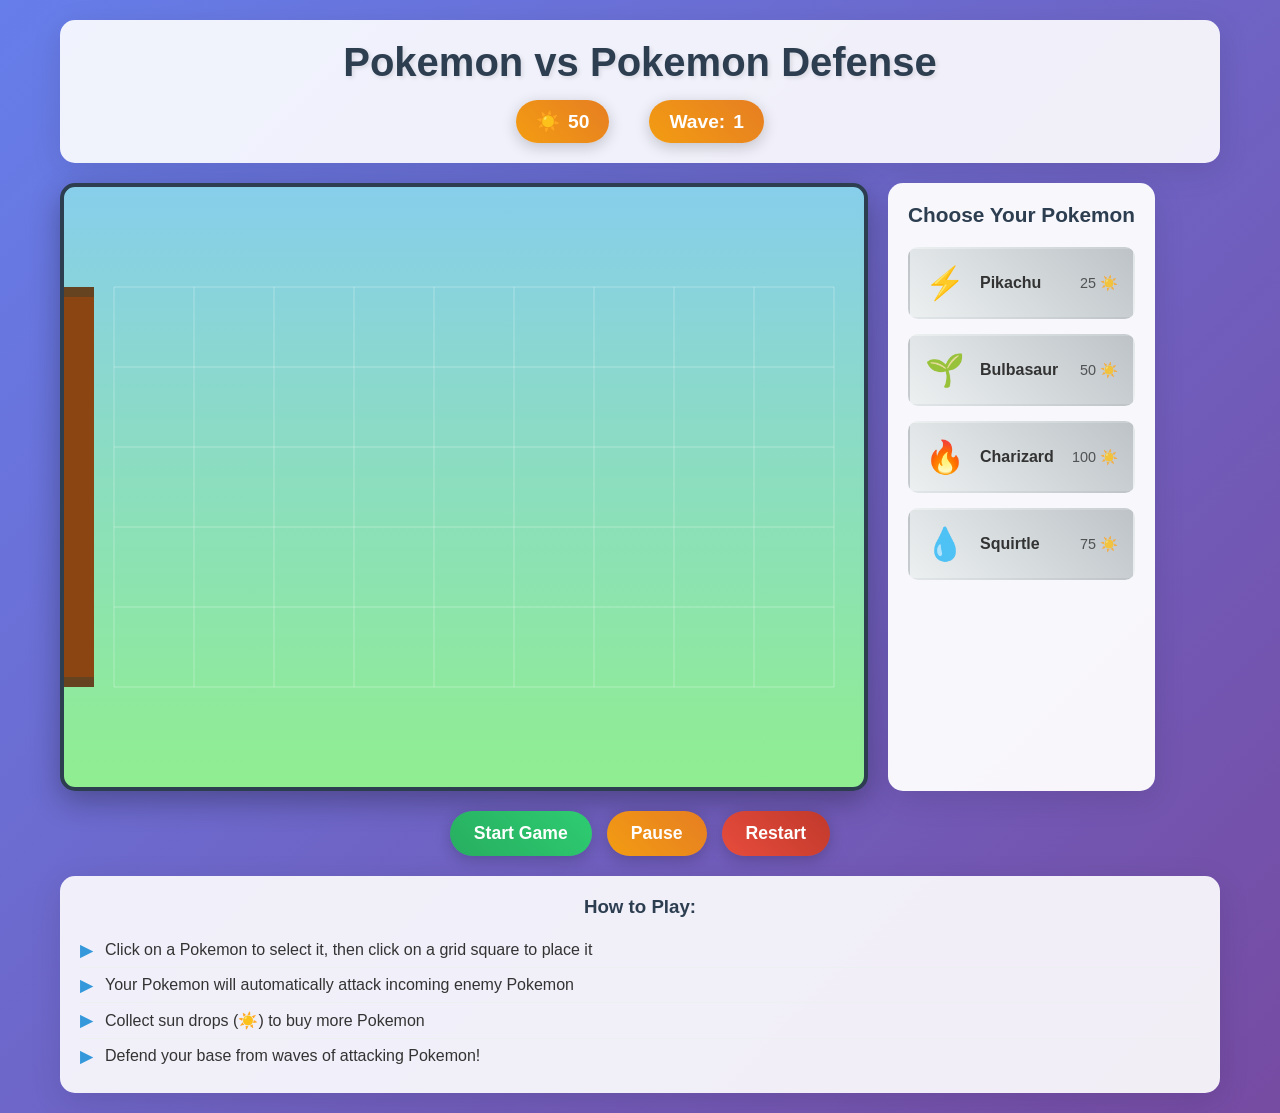
==== index.html @ cedadd0b "Create Pokemon vs Pokemon tower defense game with full implementation Co-authored-by: jaywilfredocam" ====
<!DOCTYPE html>
<html lang="en">
<head>
    <meta charset="UTF-8">
    <meta name="viewport" content="width=device-width, initial-scale=1.0">
    <title>Pokemon vs Pokemon - Defense Game</title>
    <link rel="stylesheet" href="style.css">
</head>
<body>
    <div class="game-container">
        <div class="header">
            <h1>Pokemon vs Pokemon Defense</h1>
            <div class="game-info">
                <div class="sun-counter">
                    <span>☀️</span>
                    <span id="sunCount">50</span>
                </div>
                <div class="wave-info">
                    <span>Wave: </span>
                    <span id="waveNumber">1</span>
                </div>
            </div>
        </div>
        
        <div class="game-area">
            <canvas id="gameCanvas" width="800" height="600"></canvas>
            
            <div class="pokemon-selector">
                <h3>Choose Your Pokemon</h3>
                <div class="pokemon-options">
                    <div class="pokemon-option" data-pokemon="pikachu">
                        <div class="pokemon-icon">⚡</div>
                        <div class="pokemon-name">Pikachu</div>
                        <div class="pokemon-cost">25 ☀️</div>
                    </div>
                    <div class="pokemon-option" data-pokemon="bulbasaur">
                        <div class="pokemon-icon">🌱</div>
                        <div class="pokemon-name">Bulbasaur</div>
                        <div class="pokemon-cost">50 ☀️</div>
                    </div>
                    <div class="pokemon-option" data-pokemon="charizard">
                        <div class="pokemon-icon">🔥</div>
                        <div class="pokemon-name">Charizard</div>
                        <div class="pokemon-cost">100 ☀️</div>
                    </div>
                    <div class="pokemon-option" data-pokemon="squirtle">
                        <div class="pokemon-icon">💧</div>
                        <div class="pokemon-name">Squirtle</div>
                        <div class="pokemon-cost">75 ☀️</div>
                    </div>
                </div>
            </div>
        </div>
        
        <div class="controls">
            <button id="startGame">Start Game</button>
            <button id="pauseGame">Pause</button>
            <button id="restartGame">Restart</button>
        </div>
        
        <div class="instructions">
            <h3>How to Play:</h3>
            <ul>
                <li>Click on a Pokemon to select it, then click on a grid square to place it</li>
                <li>Your Pokemon will automatically attack incoming enemy Pokemon</li>
                <li>Collect sun drops (☀️) to buy more Pokemon</li>
                <li>Defend your base from waves of attacking Pokemon!</li>
            </ul>
        </div>
    </div>
    
    <script src="game.js"></script>
</body>
</html>
---- style.css ----
* {
    margin: 0;
    padding: 0;
    box-sizing: border-box;
}

body {
    font-family: 'Arial', sans-serif;
    background: linear-gradient(135deg, #667eea 0%, #764ba2 100%);
    min-height: 100vh;
    color: #333;
}

.game-container {
    max-width: 1200px;
    margin: 0 auto;
    padding: 20px;
}

.header {
    text-align: center;
    margin-bottom: 20px;
    background: rgba(255, 255, 255, 0.9);
    padding: 20px;
    border-radius: 15px;
    box-shadow: 0 8px 32px rgba(0, 0, 0, 0.1);
}

.header h1 {
    color: #2c3e50;
    margin-bottom: 15px;
    font-size: 2.5em;
    text-shadow: 2px 2px 4px rgba(0, 0, 0, 0.1);
}

.game-info {
    display: flex;
    justify-content: center;
    gap: 40px;
    font-size: 1.2em;
    font-weight: bold;
}

.sun-counter, .wave-info {
    display: flex;
    align-items: center;
    gap: 8px;
    padding: 10px 20px;
    background: linear-gradient(45deg, #f39c12, #e67e22);
    border-radius: 25px;
    color: white;
    box-shadow: 0 4px 15px rgba(0, 0, 0, 0.2);
}

.game-area {
    display: flex;
    gap: 20px;
    margin-bottom: 20px;
}

#gameCanvas {
    background: linear-gradient(to bottom, #87CEEB, #90EE90);
    border: 4px solid #2c3e50;
    border-radius: 15px;
    box-shadow: 0 10px 30px rgba(0, 0, 0, 0.3);
    cursor: crosshair;
}

.pokemon-selector {
    background: rgba(255, 255, 255, 0.95);
    padding: 20px;
    border-radius: 15px;
    box-shadow: 0 8px 32px rgba(0, 0, 0, 0.1);
    min-width: 250px;
}

.pokemon-selector h3 {
    text-align: center;
    margin-bottom: 20px;
    color: #2c3e50;
    font-size: 1.3em;
}

.pokemon-options {
    display: flex;
    flex-direction: column;
    gap: 15px;
}

.pokemon-option {
    display: flex;
    align-items: center;
    gap: 15px;
    padding: 15px;
    background: linear-gradient(45deg, #ecf0f1, #bdc3c7);
    border-radius: 10px;
    cursor: pointer;
    transition: all 0.3s ease;
    border: 2px solid transparent;
}

.pokemon-option:hover {
    transform: translateY(-2px);
    box-shadow: 0 5px 15px rgba(0, 0, 0, 0.2);
    border-color: #3498db;
}

.pokemon-option.selected {
    background: linear-gradient(45deg, #3498db, #2980b9);
    color: white;
    border-color: #2c3e50;
}

.pokemon-icon {
    font-size: 2em;
    min-width: 40px;
    text-align: center;
}

.pokemon-name {
    font-weight: bold;
    flex-grow: 1;
}

.pokemon-cost {
    font-size: 0.9em;
    opacity: 0.8;
}

.controls {
    display: flex;
    justify-content: center;
    gap: 15px;
    margin-bottom: 20px;
}

.controls button {
    padding: 12px 24px;
    font-size: 1.1em;
    font-weight: bold;
    border: none;
    border-radius: 25px;
    cursor: pointer;
    transition: all 0.3s ease;
    box-shadow: 0 4px 15px rgba(0, 0, 0, 0.2);
}

#startGame {
    background: linear-gradient(45deg, #27ae60, #2ecc71);
    color: white;
}

#pauseGame {
    background: linear-gradient(45deg, #f39c12, #e67e22);
    color: white;
}

#restartGame {
    background: linear-gradient(45deg, #e74c3c, #c0392b);
    color: white;
}

.controls button:hover {
    transform: translateY(-2px);
    box-shadow: 0 6px 20px rgba(0, 0, 0, 0.3);
}

.controls button:active {
    transform: translateY(0);
}

.instructions {
    background: rgba(255, 255, 255, 0.9);
    padding: 20px;
    border-radius: 15px;
    box-shadow: 0 8px 32px rgba(0, 0, 0, 0.1);
}

.instructions h3 {
    color: #2c3e50;
    margin-bottom: 15px;
    text-align: center;
}

.instructions ul {
    list-style-type: none;
    padding-left: 0;
}

.instructions li {
    padding: 8px 0;
    border-bottom: 1px solid #ecf0f1;
    position: relative;
    padding-left: 25px;
}

.instructions li:before {
    content: "▶";
    color: #3498db;
    position: absolute;
    left: 0;
    font-weight: bold;
}

.instructions li:last-child {
    border-bottom: none;
}

/* Responsive design */
@media (max-width: 768px) {
    .game-area {
        flex-direction: column;
    }
    
    .pokemon-selector {
        min-width: auto;
    }
    
    .game-info {
        flex-direction: column;
        gap: 15px;
    }
    
    #gameCanvas {
        width: 100%;
        height: auto;
    }
}
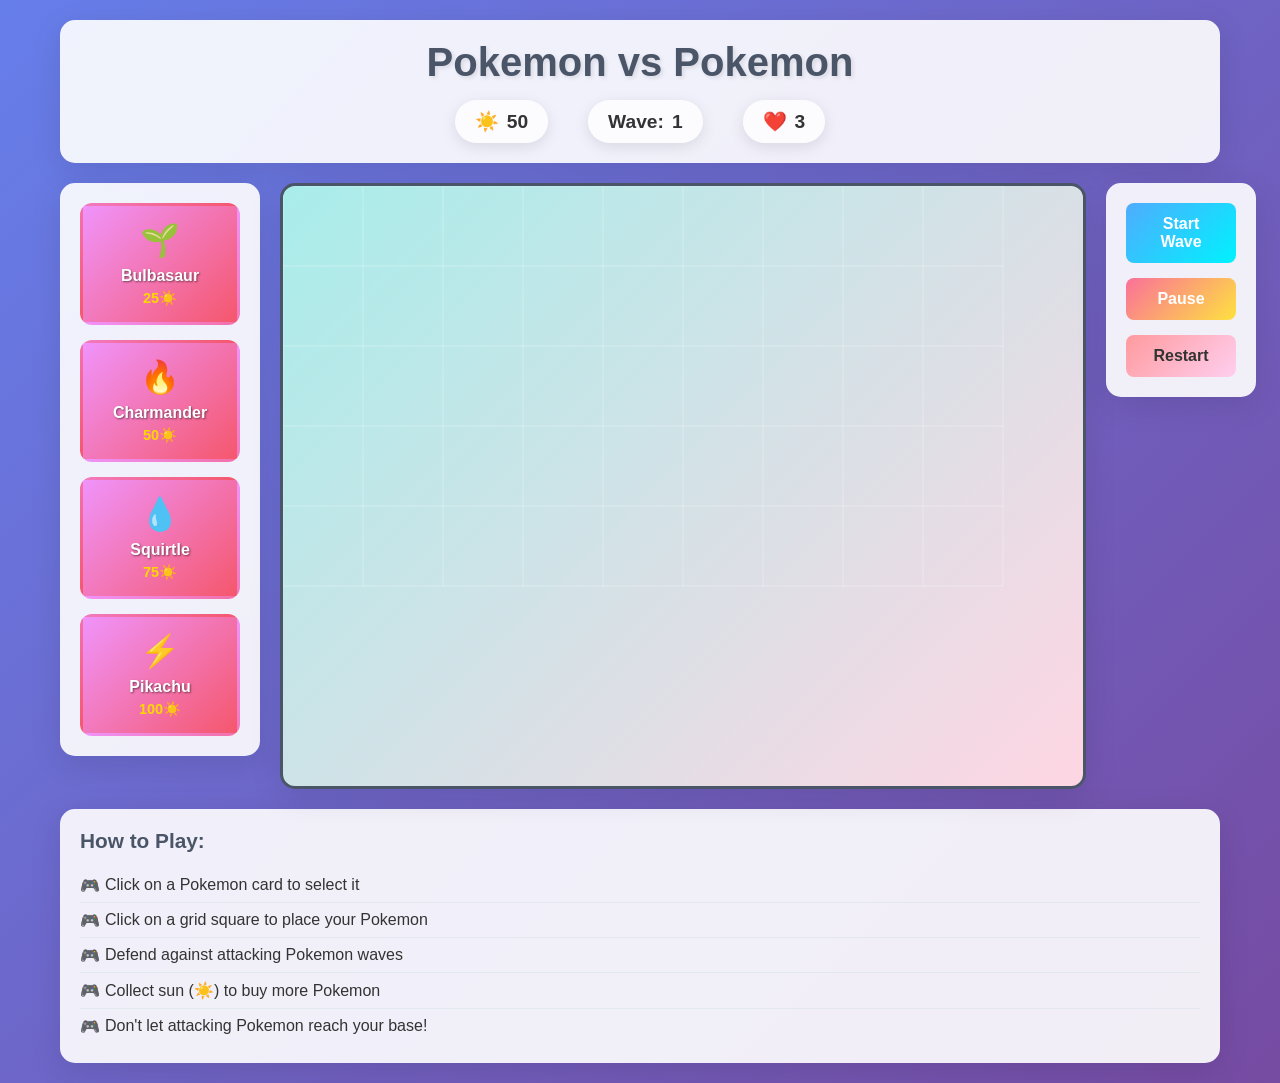
==== commit 108014c9: "Create Pokemon tower defense game with core gameplay mechanics Co-authored-by: jaywilfredocampo <jay" ====
--- a/index.html
+++ b/index.html
@@ -3,13 +3,13 @@
 <head>
     <meta charset="UTF-8">
     <meta name="viewport" content="width=device-width, initial-scale=1.0">
-    <title>Pokemon vs Pokemon - Defense Game</title>
+    <title>Pokemon vs Pokemon - Tower Defense</title>
     <link rel="stylesheet" href="style.css">
 </head>
 <body>
     <div class="game-container">
         <div class="header">
-            <h1>Pokemon vs Pokemon Defense</h1>
+            <h1>Pokemon vs Pokemon</h1>
             <div class="game-info">
                 <div class="sun-counter">
                     <span>☀️</span>
@@ -19,52 +19,54 @@
                     <span>Wave: </span>
                     <span id="waveNumber">1</span>
                 </div>
+                <div class="lives">
+                    <span>❤️</span>
+                    <span id="lives">3</span>
+                </div>
             </div>
         </div>
         
         <div class="game-area">
+            <div class="pokemon-selector">
+                <div class="pokemon-card" data-pokemon="bulbasaur" data-cost="25">
+                    <div class="pokemon-icon">🌱</div>
+                    <div class="pokemon-name">Bulbasaur</div>
+                    <div class="pokemon-cost">25☀️</div>
+                </div>
+                <div class="pokemon-card" data-pokemon="charmander" data-cost="50">
+                    <div class="pokemon-icon">🔥</div>
+                    <div class="pokemon-name">Charmander</div>
+                    <div class="pokemon-cost">50☀️</div>
+                </div>
+                <div class="pokemon-card" data-pokemon="squirtle" data-cost="75">
+                    <div class="pokemon-icon">💧</div>
+                    <div class="pokemon-name">Squirtle</div>
+                    <div class="pokemon-cost">75☀️</div>
+                </div>
+                <div class="pokemon-card" data-pokemon="pikachu" data-cost="100">
+                    <div class="pokemon-icon">⚡</div>
+                    <div class="pokemon-name">Pikachu</div>
+                    <div class="pokemon-cost">100☀️</div>
+                </div>
+            </div>
+            
             <canvas id="gameCanvas" width="800" height="600"></canvas>
             
-            <div class="pokemon-selector">
-                <h3>Choose Your Pokemon</h3>
-                <div class="pokemon-options">
-                    <div class="pokemon-option" data-pokemon="pikachu">
-                        <div class="pokemon-icon">⚡</div>
-                        <div class="pokemon-name">Pikachu</div>
-                        <div class="pokemon-cost">25 ☀️</div>
-                    </div>
-                    <div class="pokemon-option" data-pokemon="bulbasaur">
-                        <div class="pokemon-icon">🌱</div>
-                        <div class="pokemon-name">Bulbasaur</div>
-                        <div class="pokemon-cost">50 ☀️</div>
-                    </div>
-                    <div class="pokemon-option" data-pokemon="charizard">
-                        <div class="pokemon-icon">🔥</div>
-                        <div class="pokemon-name">Charizard</div>
-                        <div class="pokemon-cost">100 ☀️</div>
-                    </div>
-                    <div class="pokemon-option" data-pokemon="squirtle">
-                        <div class="pokemon-icon">💧</div>
-                        <div class="pokemon-name">Squirtle</div>
-                        <div class="pokemon-cost">75 ☀️</div>
-                    </div>
-                </div>
+            <div class="controls">
+                <button id="startWave">Start Wave</button>
+                <button id="pauseGame">Pause</button>
+                <button id="restartGame">Restart</button>
             </div>
-        </div>
-        
-        <div class="controls">
-            <button id="startGame">Start Game</button>
-            <button id="pauseGame">Pause</button>
-            <button id="restartGame">Restart</button>
         </div>
         
         <div class="instructions">
             <h3>How to Play:</h3>
             <ul>
-                <li>Click on a Pokemon to select it, then click on a grid square to place it</li>
-                <li>Your Pokemon will automatically attack incoming enemy Pokemon</li>
-                <li>Collect sun drops (☀️) to buy more Pokemon</li>
-                <li>Defend your base from waves of attacking Pokemon!</li>
+                <li>Click on a Pokemon card to select it</li>
+                <li>Click on a grid square to place your Pokemon</li>
+                <li>Defend against attacking Pokemon waves</li>
+                <li>Collect sun (☀️) to buy more Pokemon</li>
+                <li>Don't let attacking Pokemon reach your base!</li>
             </ul>
         </div>
     </div>
--- a/style.css
+++ b/style.css
@@ -27,7 +27,7 @@
 }
 
 .header h1 {
-    color: #2c3e50;
+    color: #4a5568;
     margin-bottom: 15px;
     font-size: 2.5em;
     text-shadow: 2px 2px 4px rgba(0, 0, 0, 0.1);
@@ -41,134 +41,128 @@
     font-weight: bold;
 }
 
-.sun-counter, .wave-info {
+.sun-counter, .wave-info, .lives {
     display: flex;
     align-items: center;
     gap: 8px;
     padding: 10px 20px;
-    background: linear-gradient(45deg, #f39c12, #e67e22);
+    background: rgba(255, 255, 255, 0.8);
     border-radius: 25px;
-    color: white;
-    box-shadow: 0 4px 15px rgba(0, 0, 0, 0.2);
+    box-shadow: 0 4px 15px rgba(0, 0, 0, 0.1);
 }
 
 .game-area {
     display: flex;
     gap: 20px;
+    align-items: flex-start;
     margin-bottom: 20px;
 }
 
-#gameCanvas {
-    background: linear-gradient(to bottom, #87CEEB, #90EE90);
-    border: 4px solid #2c3e50;
-    border-radius: 15px;
-    box-shadow: 0 10px 30px rgba(0, 0, 0, 0.3);
-    cursor: crosshair;
-}
-
 .pokemon-selector {
-    background: rgba(255, 255, 255, 0.95);
-    padding: 20px;
-    border-radius: 15px;
-    box-shadow: 0 8px 32px rgba(0, 0, 0, 0.1);
-    min-width: 250px;
-}
-
-.pokemon-selector h3 {
-    text-align: center;
-    margin-bottom: 20px;
-    color: #2c3e50;
-    font-size: 1.3em;
-}
-
-.pokemon-options {
     display: flex;
     flex-direction: column;
     gap: 15px;
-}
-
-.pokemon-option {
-    display: flex;
+    background: rgba(255, 255, 255, 0.9);
+    padding: 20px;
+    border-radius: 15px;
+    box-shadow: 0 8px 32px rgba(0, 0, 0, 0.1);
+    min-width: 200px;
+}
+
+.pokemon-card {
+    display: flex;
+    flex-direction: column;
     align-items: center;
-    gap: 15px;
     padding: 15px;
-    background: linear-gradient(45deg, #ecf0f1, #bdc3c7);
-    border-radius: 10px;
+    background: linear-gradient(135deg, #f093fb 0%, #f5576c 100%);
+    border-radius: 12px;
     cursor: pointer;
     transition: all 0.3s ease;
-    border: 2px solid transparent;
-}
-
-.pokemon-option:hover {
+    border: 3px solid transparent;
+}
+
+.pokemon-card:hover {
+    transform: translateY(-5px);
+    box-shadow: 0 10px 25px rgba(0, 0, 0, 0.2);
+    border-color: #ffd700;
+}
+
+.pokemon-card.selected {
+    border-color: #ffd700;
+    background: linear-gradient(135deg, #ffd700 0%, #ffed4e 100%);
+    transform: scale(1.05);
+}
+
+.pokemon-icon {
+    font-size: 2em;
+    margin-bottom: 8px;
+}
+
+.pokemon-name {
+    font-weight: bold;
+    margin-bottom: 5px;
+    color: white;
+    text-shadow: 1px 1px 2px rgba(0, 0, 0, 0.5);
+}
+
+.pokemon-cost {
+    font-size: 0.9em;
+    color: #ffd700;
+    font-weight: bold;
+}
+
+#gameCanvas {
+    border: 3px solid #4a5568;
+    border-radius: 15px;
+    background: linear-gradient(135deg, #a8edea 0%, #fed6e3 100%);
+    box-shadow: 0 8px 32px rgba(0, 0, 0, 0.1);
+}
+
+.controls {
+    display: flex;
+    flex-direction: column;
+    gap: 15px;
+    background: rgba(255, 255, 255, 0.9);
+    padding: 20px;
+    border-radius: 15px;
+    box-shadow: 0 8px 32px rgba(0, 0, 0, 0.1);
+    min-width: 150px;
+}
+
+.controls button {
+    padding: 12px 20px;
+    border: none;
+    border-radius: 8px;
+    font-size: 1em;
+    font-weight: bold;
+    cursor: pointer;
+    transition: all 0.3s ease;
+    background: linear-gradient(135deg, #667eea 0%, #764ba2 100%);
+    color: white;
+}
+
+.controls button:hover {
     transform: translateY(-2px);
     box-shadow: 0 5px 15px rgba(0, 0, 0, 0.2);
-    border-color: #3498db;
-}
-
-.pokemon-option.selected {
-    background: linear-gradient(45deg, #3498db, #2980b9);
-    color: white;
-    border-color: #2c3e50;
-}
-
-.pokemon-icon {
-    font-size: 2em;
-    min-width: 40px;
-    text-align: center;
-}
-
-.pokemon-name {
-    font-weight: bold;
-    flex-grow: 1;
-}
-
-.pokemon-cost {
-    font-size: 0.9em;
-    opacity: 0.8;
-}
-
-.controls {
-    display: flex;
-    justify-content: center;
-    gap: 15px;
-    margin-bottom: 20px;
-}
-
-.controls button {
-    padding: 12px 24px;
-    font-size: 1.1em;
-    font-weight: bold;
-    border: none;
-    border-radius: 25px;
-    cursor: pointer;
-    transition: all 0.3s ease;
-    box-shadow: 0 4px 15px rgba(0, 0, 0, 0.2);
-}
-
-#startGame {
-    background: linear-gradient(45deg, #27ae60, #2ecc71);
-    color: white;
-}
-
-#pauseGame {
-    background: linear-gradient(45deg, #f39c12, #e67e22);
-    color: white;
-}
-
-#restartGame {
-    background: linear-gradient(45deg, #e74c3c, #c0392b);
-    color: white;
-}
-
-.controls button:hover {
-    transform: translateY(-2px);
-    box-shadow: 0 6px 20px rgba(0, 0, 0, 0.3);
 }
 
 .controls button:active {
     transform: translateY(0);
 }
 
+#startWave {
+    background: linear-gradient(135deg, #4facfe 0%, #00f2fe 100%);
+}
+
+#pauseGame {
+    background: linear-gradient(135deg, #fa709a 0%, #fee140 100%);
+}
+
+#restartGame {
+    background: linear-gradient(135deg, #ff9a9e 0%, #fecfef 100%);
+    color: #333;
+}
+
 .instructions {
     background: rgba(255, 255, 255, 0.9);
     padding: 20px;
@@ -177,9 +171,9 @@
 }
 
 .instructions h3 {
-    color: #2c3e50;
+    color: #4a5568;
     margin-bottom: 15px;
-    text-align: center;
+    font-size: 1.3em;
 }
 
 .instructions ul {
@@ -189,40 +183,61 @@
 
 .instructions li {
     padding: 8px 0;
-    border-bottom: 1px solid #ecf0f1;
+    border-bottom: 1px solid #e2e8f0;
     position: relative;
     padding-left: 25px;
 }
 
 .instructions li:before {
-    content: "▶";
-    color: #3498db;
+    content: "🎮";
     position: absolute;
     left: 0;
-    font-weight: bold;
+    top: 8px;
 }
 
 .instructions li:last-child {
     border-bottom: none;
 }
 
-/* Responsive design */
-@media (max-width: 768px) {
+@media (max-width: 1200px) {
     .game-area {
         flex-direction: column;
+        align-items: center;
     }
     
     .pokemon-selector {
+        flex-direction: row;
         min-width: auto;
-    }
-    
+        width: 100%;
+        justify-content: center;
+    }
+    
+    .controls {
+        flex-direction: row;
+        min-width: auto;
+        width: 100%;
+        justify-content: center;
+    }
+}
+
+@media (max-width: 768px) {
     .game-info {
         flex-direction: column;
         gap: 15px;
     }
     
+    .pokemon-selector {
+        flex-wrap: wrap;
+        justify-content: center;
+    }
+    
+    .pokemon-card {
+        min-width: 120px;
+    }
+    
     #gameCanvas {
         width: 100%;
+        max-width: 600px;
         height: auto;
     }
 }
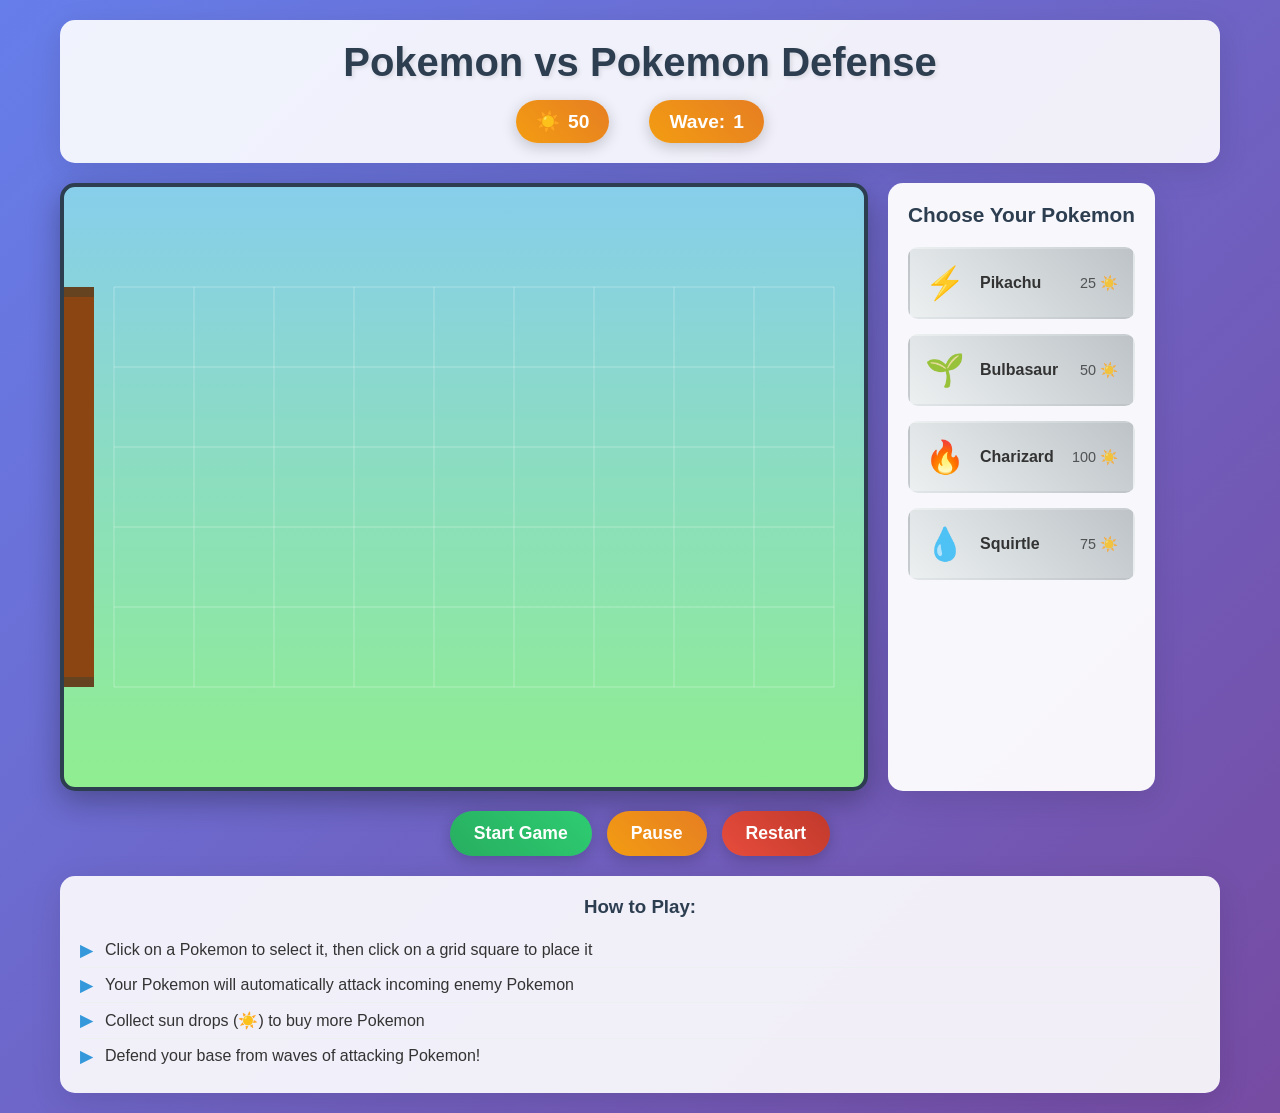
==== commit 14c76b84: "Merge cedadd0beb669373d8205a2c0c95dc2ff5fae9a9 into d7d9b7f6b7d12737c0c6e839af79f51e013df388" ====
--- a/index.html
+++ b/index.html
@@ -3,13 +3,13 @@
 <head>
     <meta charset="UTF-8">
     <meta name="viewport" content="width=device-width, initial-scale=1.0">
-    <title>Pokemon vs Pokemon - Tower Defense</title>
+    <title>Pokemon vs Pokemon - Defense Game</title>
     <link rel="stylesheet" href="style.css">
 </head>
 <body>
     <div class="game-container">
         <div class="header">
-            <h1>Pokemon vs Pokemon</h1>
+            <h1>Pokemon vs Pokemon Defense</h1>
             <div class="game-info">
                 <div class="sun-counter">
                     <span>☀️</span>
@@ -19,54 +19,52 @@
                     <span>Wave: </span>
                     <span id="waveNumber">1</span>
                 </div>
-                <div class="lives">
-                    <span>❤️</span>
-                    <span id="lives">3</span>
+            </div>
+        </div>
+        
+        <div class="game-area">
+            <canvas id="gameCanvas" width="800" height="600"></canvas>
+            
+            <div class="pokemon-selector">
+                <h3>Choose Your Pokemon</h3>
+                <div class="pokemon-options">
+                    <div class="pokemon-option" data-pokemon="pikachu">
+                        <div class="pokemon-icon">⚡</div>
+                        <div class="pokemon-name">Pikachu</div>
+                        <div class="pokemon-cost">25 ☀️</div>
+                    </div>
+                    <div class="pokemon-option" data-pokemon="bulbasaur">
+                        <div class="pokemon-icon">🌱</div>
+                        <div class="pokemon-name">Bulbasaur</div>
+                        <div class="pokemon-cost">50 ☀️</div>
+                    </div>
+                    <div class="pokemon-option" data-pokemon="charizard">
+                        <div class="pokemon-icon">🔥</div>
+                        <div class="pokemon-name">Charizard</div>
+                        <div class="pokemon-cost">100 ☀️</div>
+                    </div>
+                    <div class="pokemon-option" data-pokemon="squirtle">
+                        <div class="pokemon-icon">💧</div>
+                        <div class="pokemon-name">Squirtle</div>
+                        <div class="pokemon-cost">75 ☀️</div>
+                    </div>
                 </div>
             </div>
         </div>
         
-        <div class="game-area">
-            <div class="pokemon-selector">
-                <div class="pokemon-card" data-pokemon="bulbasaur" data-cost="25">
-                    <div class="pokemon-icon">🌱</div>
-                    <div class="pokemon-name">Bulbasaur</div>
-                    <div class="pokemon-cost">25☀️</div>
-                </div>
-                <div class="pokemon-card" data-pokemon="charmander" data-cost="50">
-                    <div class="pokemon-icon">🔥</div>
-                    <div class="pokemon-name">Charmander</div>
-                    <div class="pokemon-cost">50☀️</div>
-                </div>
-                <div class="pokemon-card" data-pokemon="squirtle" data-cost="75">
-                    <div class="pokemon-icon">💧</div>
-                    <div class="pokemon-name">Squirtle</div>
-                    <div class="pokemon-cost">75☀️</div>
-                </div>
-                <div class="pokemon-card" data-pokemon="pikachu" data-cost="100">
-                    <div class="pokemon-icon">⚡</div>
-                    <div class="pokemon-name">Pikachu</div>
-                    <div class="pokemon-cost">100☀️</div>
-                </div>
-            </div>
-            
-            <canvas id="gameCanvas" width="800" height="600"></canvas>
-            
-            <div class="controls">
-                <button id="startWave">Start Wave</button>
-                <button id="pauseGame">Pause</button>
-                <button id="restartGame">Restart</button>
-            </div>
+        <div class="controls">
+            <button id="startGame">Start Game</button>
+            <button id="pauseGame">Pause</button>
+            <button id="restartGame">Restart</button>
         </div>
         
         <div class="instructions">
             <h3>How to Play:</h3>
             <ul>
-                <li>Click on a Pokemon card to select it</li>
-                <li>Click on a grid square to place your Pokemon</li>
-                <li>Defend against attacking Pokemon waves</li>
-                <li>Collect sun (☀️) to buy more Pokemon</li>
-                <li>Don't let attacking Pokemon reach your base!</li>
+                <li>Click on a Pokemon to select it, then click on a grid square to place it</li>
+                <li>Your Pokemon will automatically attack incoming enemy Pokemon</li>
+                <li>Collect sun drops (☀️) to buy more Pokemon</li>
+                <li>Defend your base from waves of attacking Pokemon!</li>
             </ul>
         </div>
     </div>
--- a/style.css
+++ b/style.css
@@ -27,7 +27,7 @@
 }
 
 .header h1 {
-    color: #4a5568;
+    color: #2c3e50;
     margin-bottom: 15px;
     font-size: 2.5em;
     text-shadow: 2px 2px 4px rgba(0, 0, 0, 0.1);
@@ -41,128 +41,134 @@
     font-weight: bold;
 }
 
-.sun-counter, .wave-info, .lives {
+.sun-counter, .wave-info {
     display: flex;
     align-items: center;
     gap: 8px;
     padding: 10px 20px;
-    background: rgba(255, 255, 255, 0.8);
+    background: linear-gradient(45deg, #f39c12, #e67e22);
     border-radius: 25px;
-    box-shadow: 0 4px 15px rgba(0, 0, 0, 0.1);
+    color: white;
+    box-shadow: 0 4px 15px rgba(0, 0, 0, 0.2);
 }
 
 .game-area {
     display: flex;
     gap: 20px;
-    align-items: flex-start;
-    margin-bottom: 20px;
+    margin-bottom: 20px;
+}
+
+#gameCanvas {
+    background: linear-gradient(to bottom, #87CEEB, #90EE90);
+    border: 4px solid #2c3e50;
+    border-radius: 15px;
+    box-shadow: 0 10px 30px rgba(0, 0, 0, 0.3);
+    cursor: crosshair;
 }
 
 .pokemon-selector {
+    background: rgba(255, 255, 255, 0.95);
+    padding: 20px;
+    border-radius: 15px;
+    box-shadow: 0 8px 32px rgba(0, 0, 0, 0.1);
+    min-width: 250px;
+}
+
+.pokemon-selector h3 {
+    text-align: center;
+    margin-bottom: 20px;
+    color: #2c3e50;
+    font-size: 1.3em;
+}
+
+.pokemon-options {
     display: flex;
     flex-direction: column;
     gap: 15px;
-    background: rgba(255, 255, 255, 0.9);
-    padding: 20px;
-    border-radius: 15px;
-    box-shadow: 0 8px 32px rgba(0, 0, 0, 0.1);
-    min-width: 200px;
-}
-
-.pokemon-card {
-    display: flex;
-    flex-direction: column;
+}
+
+.pokemon-option {
+    display: flex;
     align-items: center;
+    gap: 15px;
     padding: 15px;
-    background: linear-gradient(135deg, #f093fb 0%, #f5576c 100%);
-    border-radius: 12px;
+    background: linear-gradient(45deg, #ecf0f1, #bdc3c7);
+    border-radius: 10px;
     cursor: pointer;
     transition: all 0.3s ease;
-    border: 3px solid transparent;
-}
-
-.pokemon-card:hover {
-    transform: translateY(-5px);
-    box-shadow: 0 10px 25px rgba(0, 0, 0, 0.2);
-    border-color: #ffd700;
-}
-
-.pokemon-card.selected {
-    border-color: #ffd700;
-    background: linear-gradient(135deg, #ffd700 0%, #ffed4e 100%);
-    transform: scale(1.05);
+    border: 2px solid transparent;
+}
+
+.pokemon-option:hover {
+    transform: translateY(-2px);
+    box-shadow: 0 5px 15px rgba(0, 0, 0, 0.2);
+    border-color: #3498db;
+}
+
+.pokemon-option.selected {
+    background: linear-gradient(45deg, #3498db, #2980b9);
+    color: white;
+    border-color: #2c3e50;
 }
 
 .pokemon-icon {
     font-size: 2em;
-    margin-bottom: 8px;
+    min-width: 40px;
+    text-align: center;
 }
 
 .pokemon-name {
     font-weight: bold;
-    margin-bottom: 5px;
-    color: white;
-    text-shadow: 1px 1px 2px rgba(0, 0, 0, 0.5);
+    flex-grow: 1;
 }
 
 .pokemon-cost {
     font-size: 0.9em;
-    color: #ffd700;
-    font-weight: bold;
-}
-
-#gameCanvas {
-    border: 3px solid #4a5568;
-    border-radius: 15px;
-    background: linear-gradient(135deg, #a8edea 0%, #fed6e3 100%);
-    box-shadow: 0 8px 32px rgba(0, 0, 0, 0.1);
+    opacity: 0.8;
 }
 
 .controls {
     display: flex;
-    flex-direction: column;
+    justify-content: center;
     gap: 15px;
-    background: rgba(255, 255, 255, 0.9);
-    padding: 20px;
-    border-radius: 15px;
-    box-shadow: 0 8px 32px rgba(0, 0, 0, 0.1);
-    min-width: 150px;
+    margin-bottom: 20px;
 }
 
 .controls button {
-    padding: 12px 20px;
+    padding: 12px 24px;
+    font-size: 1.1em;
+    font-weight: bold;
     border: none;
-    border-radius: 8px;
-    font-size: 1em;
-    font-weight: bold;
+    border-radius: 25px;
     cursor: pointer;
     transition: all 0.3s ease;
-    background: linear-gradient(135deg, #667eea 0%, #764ba2 100%);
+    box-shadow: 0 4px 15px rgba(0, 0, 0, 0.2);
+}
+
+#startGame {
+    background: linear-gradient(45deg, #27ae60, #2ecc71);
+    color: white;
+}
+
+#pauseGame {
+    background: linear-gradient(45deg, #f39c12, #e67e22);
+    color: white;
+}
+
+#restartGame {
+    background: linear-gradient(45deg, #e74c3c, #c0392b);
     color: white;
 }
 
 .controls button:hover {
     transform: translateY(-2px);
-    box-shadow: 0 5px 15px rgba(0, 0, 0, 0.2);
+    box-shadow: 0 6px 20px rgba(0, 0, 0, 0.3);
 }
 
 .controls button:active {
     transform: translateY(0);
 }
 
-#startWave {
-    background: linear-gradient(135deg, #4facfe 0%, #00f2fe 100%);
-}
-
-#pauseGame {
-    background: linear-gradient(135deg, #fa709a 0%, #fee140 100%);
-}
-
-#restartGame {
-    background: linear-gradient(135deg, #ff9a9e 0%, #fecfef 100%);
-    color: #333;
-}
-
 .instructions {
     background: rgba(255, 255, 255, 0.9);
     padding: 20px;
@@ -171,9 +177,9 @@
 }
 
 .instructions h3 {
-    color: #4a5568;
+    color: #2c3e50;
     margin-bottom: 15px;
-    font-size: 1.3em;
+    text-align: center;
 }
 
 .instructions ul {
@@ -183,61 +189,40 @@
 
 .instructions li {
     padding: 8px 0;
-    border-bottom: 1px solid #e2e8f0;
+    border-bottom: 1px solid #ecf0f1;
     position: relative;
     padding-left: 25px;
 }
 
 .instructions li:before {
-    content: "🎮";
+    content: "▶";
+    color: #3498db;
     position: absolute;
     left: 0;
-    top: 8px;
+    font-weight: bold;
 }
 
 .instructions li:last-child {
     border-bottom: none;
 }
 
-@media (max-width: 1200px) {
+/* Responsive design */
+@media (max-width: 768px) {
     .game-area {
         flex-direction: column;
-        align-items: center;
     }
     
     .pokemon-selector {
-        flex-direction: row;
         min-width: auto;
-        width: 100%;
-        justify-content: center;
     }
     
-    .controls {
-        flex-direction: row;
-        min-width: auto;
-        width: 100%;
-        justify-content: center;
-    }
-}
-
-@media (max-width: 768px) {
     .game-info {
         flex-direction: column;
         gap: 15px;
     }
     
-    .pokemon-selector {
-        flex-wrap: wrap;
-        justify-content: center;
-    }
-    
-    .pokemon-card {
-        min-width: 120px;
-    }
-    
     #gameCanvas {
         width: 100%;
-        max-width: 600px;
         height: auto;
     }
 }
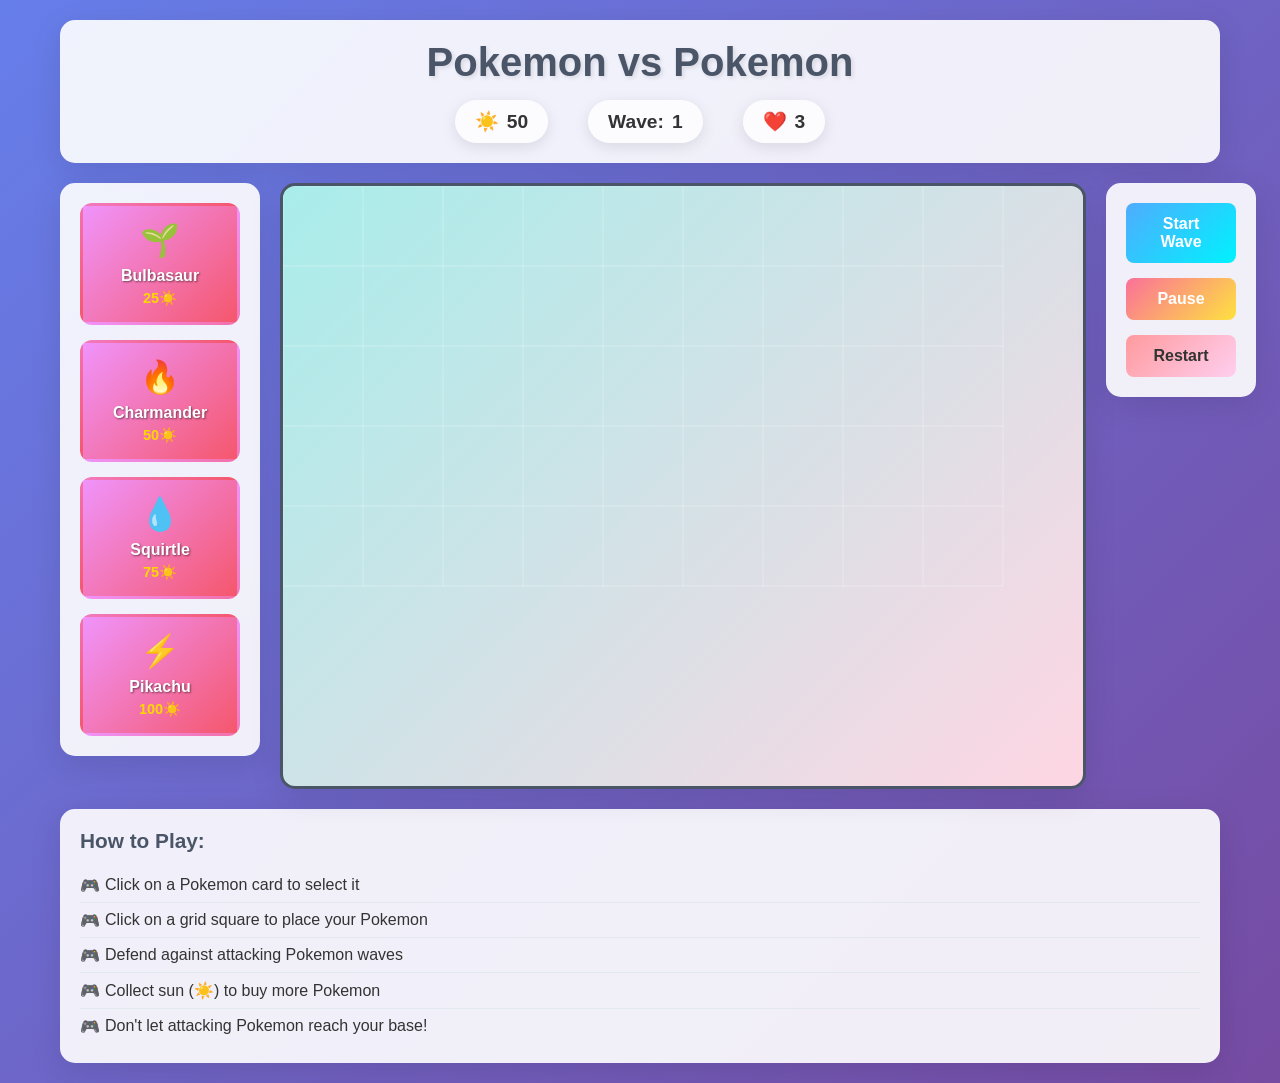
==== commit 613cfab1: "Merge 108014c911ed928adbc56db54993405fe0273d0d into d7d9b7f6b7d12737c0c6e839af79f51e013df388" ====
--- a/index.html
+++ b/index.html
@@ -3,13 +3,13 @@
 <head>
     <meta charset="UTF-8">
     <meta name="viewport" content="width=device-width, initial-scale=1.0">
-    <title>Pokemon vs Pokemon - Defense Game</title>
+    <title>Pokemon vs Pokemon - Tower Defense</title>
     <link rel="stylesheet" href="style.css">
 </head>
 <body>
     <div class="game-container">
         <div class="header">
-            <h1>Pokemon vs Pokemon Defense</h1>
+            <h1>Pokemon vs Pokemon</h1>
             <div class="game-info">
                 <div class="sun-counter">
                     <span>☀️</span>
@@ -19,52 +19,54 @@
                     <span>Wave: </span>
                     <span id="waveNumber">1</span>
                 </div>
+                <div class="lives">
+                    <span>❤️</span>
+                    <span id="lives">3</span>
+                </div>
             </div>
         </div>
         
         <div class="game-area">
+            <div class="pokemon-selector">
+                <div class="pokemon-card" data-pokemon="bulbasaur" data-cost="25">
+                    <div class="pokemon-icon">🌱</div>
+                    <div class="pokemon-name">Bulbasaur</div>
+                    <div class="pokemon-cost">25☀️</div>
+                </div>
+                <div class="pokemon-card" data-pokemon="charmander" data-cost="50">
+                    <div class="pokemon-icon">🔥</div>
+                    <div class="pokemon-name">Charmander</div>
+                    <div class="pokemon-cost">50☀️</div>
+                </div>
+                <div class="pokemon-card" data-pokemon="squirtle" data-cost="75">
+                    <div class="pokemon-icon">💧</div>
+                    <div class="pokemon-name">Squirtle</div>
+                    <div class="pokemon-cost">75☀️</div>
+                </div>
+                <div class="pokemon-card" data-pokemon="pikachu" data-cost="100">
+                    <div class="pokemon-icon">⚡</div>
+                    <div class="pokemon-name">Pikachu</div>
+                    <div class="pokemon-cost">100☀️</div>
+                </div>
+            </div>
+            
             <canvas id="gameCanvas" width="800" height="600"></canvas>
             
-            <div class="pokemon-selector">
-                <h3>Choose Your Pokemon</h3>
-                <div class="pokemon-options">
-                    <div class="pokemon-option" data-pokemon="pikachu">
-                        <div class="pokemon-icon">⚡</div>
-                        <div class="pokemon-name">Pikachu</div>
-                        <div class="pokemon-cost">25 ☀️</div>
-                    </div>
-                    <div class="pokemon-option" data-pokemon="bulbasaur">
-                        <div class="pokemon-icon">🌱</div>
-                        <div class="pokemon-name">Bulbasaur</div>
-                        <div class="pokemon-cost">50 ☀️</div>
-                    </div>
-                    <div class="pokemon-option" data-pokemon="charizard">
-                        <div class="pokemon-icon">🔥</div>
-                        <div class="pokemon-name">Charizard</div>
-                        <div class="pokemon-cost">100 ☀️</div>
-                    </div>
-                    <div class="pokemon-option" data-pokemon="squirtle">
-                        <div class="pokemon-icon">💧</div>
-                        <div class="pokemon-name">Squirtle</div>
-                        <div class="pokemon-cost">75 ☀️</div>
-                    </div>
-                </div>
+            <div class="controls">
+                <button id="startWave">Start Wave</button>
+                <button id="pauseGame">Pause</button>
+                <button id="restartGame">Restart</button>
             </div>
-        </div>
-        
-        <div class="controls">
-            <button id="startGame">Start Game</button>
-            <button id="pauseGame">Pause</button>
-            <button id="restartGame">Restart</button>
         </div>
         
         <div class="instructions">
             <h3>How to Play:</h3>
             <ul>
-                <li>Click on a Pokemon to select it, then click on a grid square to place it</li>
-                <li>Your Pokemon will automatically attack incoming enemy Pokemon</li>
-                <li>Collect sun drops (☀️) to buy more Pokemon</li>
-                <li>Defend your base from waves of attacking Pokemon!</li>
+                <li>Click on a Pokemon card to select it</li>
+                <li>Click on a grid square to place your Pokemon</li>
+                <li>Defend against attacking Pokemon waves</li>
+                <li>Collect sun (☀️) to buy more Pokemon</li>
+                <li>Don't let attacking Pokemon reach your base!</li>
             </ul>
         </div>
     </div>
--- a/style.css
+++ b/style.css
@@ -27,7 +27,7 @@
 }
 
 .header h1 {
-    color: #2c3e50;
+    color: #4a5568;
     margin-bottom: 15px;
     font-size: 2.5em;
     text-shadow: 2px 2px 4px rgba(0, 0, 0, 0.1);
@@ -41,134 +41,128 @@
     font-weight: bold;
 }
 
-.sun-counter, .wave-info {
+.sun-counter, .wave-info, .lives {
     display: flex;
     align-items: center;
     gap: 8px;
     padding: 10px 20px;
-    background: linear-gradient(45deg, #f39c12, #e67e22);
+    background: rgba(255, 255, 255, 0.8);
     border-radius: 25px;
-    color: white;
-    box-shadow: 0 4px 15px rgba(0, 0, 0, 0.2);
+    box-shadow: 0 4px 15px rgba(0, 0, 0, 0.1);
 }
 
 .game-area {
     display: flex;
     gap: 20px;
+    align-items: flex-start;
     margin-bottom: 20px;
 }
 
-#gameCanvas {
-    background: linear-gradient(to bottom, #87CEEB, #90EE90);
-    border: 4px solid #2c3e50;
-    border-radius: 15px;
-    box-shadow: 0 10px 30px rgba(0, 0, 0, 0.3);
-    cursor: crosshair;
-}
-
 .pokemon-selector {
-    background: rgba(255, 255, 255, 0.95);
-    padding: 20px;
-    border-radius: 15px;
-    box-shadow: 0 8px 32px rgba(0, 0, 0, 0.1);
-    min-width: 250px;
-}
-
-.pokemon-selector h3 {
-    text-align: center;
-    margin-bottom: 20px;
-    color: #2c3e50;
-    font-size: 1.3em;
-}
-
-.pokemon-options {
     display: flex;
     flex-direction: column;
     gap: 15px;
-}
-
-.pokemon-option {
-    display: flex;
+    background: rgba(255, 255, 255, 0.9);
+    padding: 20px;
+    border-radius: 15px;
+    box-shadow: 0 8px 32px rgba(0, 0, 0, 0.1);
+    min-width: 200px;
+}
+
+.pokemon-card {
+    display: flex;
+    flex-direction: column;
     align-items: center;
-    gap: 15px;
     padding: 15px;
-    background: linear-gradient(45deg, #ecf0f1, #bdc3c7);
-    border-radius: 10px;
+    background: linear-gradient(135deg, #f093fb 0%, #f5576c 100%);
+    border-radius: 12px;
     cursor: pointer;
     transition: all 0.3s ease;
-    border: 2px solid transparent;
-}
-
-.pokemon-option:hover {
+    border: 3px solid transparent;
+}
+
+.pokemon-card:hover {
+    transform: translateY(-5px);
+    box-shadow: 0 10px 25px rgba(0, 0, 0, 0.2);
+    border-color: #ffd700;
+}
+
+.pokemon-card.selected {
+    border-color: #ffd700;
+    background: linear-gradient(135deg, #ffd700 0%, #ffed4e 100%);
+    transform: scale(1.05);
+}
+
+.pokemon-icon {
+    font-size: 2em;
+    margin-bottom: 8px;
+}
+
+.pokemon-name {
+    font-weight: bold;
+    margin-bottom: 5px;
+    color: white;
+    text-shadow: 1px 1px 2px rgba(0, 0, 0, 0.5);
+}
+
+.pokemon-cost {
+    font-size: 0.9em;
+    color: #ffd700;
+    font-weight: bold;
+}
+
+#gameCanvas {
+    border: 3px solid #4a5568;
+    border-radius: 15px;
+    background: linear-gradient(135deg, #a8edea 0%, #fed6e3 100%);
+    box-shadow: 0 8px 32px rgba(0, 0, 0, 0.1);
+}
+
+.controls {
+    display: flex;
+    flex-direction: column;
+    gap: 15px;
+    background: rgba(255, 255, 255, 0.9);
+    padding: 20px;
+    border-radius: 15px;
+    box-shadow: 0 8px 32px rgba(0, 0, 0, 0.1);
+    min-width: 150px;
+}
+
+.controls button {
+    padding: 12px 20px;
+    border: none;
+    border-radius: 8px;
+    font-size: 1em;
+    font-weight: bold;
+    cursor: pointer;
+    transition: all 0.3s ease;
+    background: linear-gradient(135deg, #667eea 0%, #764ba2 100%);
+    color: white;
+}
+
+.controls button:hover {
     transform: translateY(-2px);
     box-shadow: 0 5px 15px rgba(0, 0, 0, 0.2);
-    border-color: #3498db;
-}
-
-.pokemon-option.selected {
-    background: linear-gradient(45deg, #3498db, #2980b9);
-    color: white;
-    border-color: #2c3e50;
-}
-
-.pokemon-icon {
-    font-size: 2em;
-    min-width: 40px;
-    text-align: center;
-}
-
-.pokemon-name {
-    font-weight: bold;
-    flex-grow: 1;
-}
-
-.pokemon-cost {
-    font-size: 0.9em;
-    opacity: 0.8;
-}
-
-.controls {
-    display: flex;
-    justify-content: center;
-    gap: 15px;
-    margin-bottom: 20px;
-}
-
-.controls button {
-    padding: 12px 24px;
-    font-size: 1.1em;
-    font-weight: bold;
-    border: none;
-    border-radius: 25px;
-    cursor: pointer;
-    transition: all 0.3s ease;
-    box-shadow: 0 4px 15px rgba(0, 0, 0, 0.2);
-}
-
-#startGame {
-    background: linear-gradient(45deg, #27ae60, #2ecc71);
-    color: white;
-}
-
-#pauseGame {
-    background: linear-gradient(45deg, #f39c12, #e67e22);
-    color: white;
-}
-
-#restartGame {
-    background: linear-gradient(45deg, #e74c3c, #c0392b);
-    color: white;
-}
-
-.controls button:hover {
-    transform: translateY(-2px);
-    box-shadow: 0 6px 20px rgba(0, 0, 0, 0.3);
 }
 
 .controls button:active {
     transform: translateY(0);
 }
 
+#startWave {
+    background: linear-gradient(135deg, #4facfe 0%, #00f2fe 100%);
+}
+
+#pauseGame {
+    background: linear-gradient(135deg, #fa709a 0%, #fee140 100%);
+}
+
+#restartGame {
+    background: linear-gradient(135deg, #ff9a9e 0%, #fecfef 100%);
+    color: #333;
+}
+
 .instructions {
     background: rgba(255, 255, 255, 0.9);
     padding: 20px;
@@ -177,9 +171,9 @@
 }
 
 .instructions h3 {
-    color: #2c3e50;
+    color: #4a5568;
     margin-bottom: 15px;
-    text-align: center;
+    font-size: 1.3em;
 }
 
 .instructions ul {
@@ -189,40 +183,61 @@
 
 .instructions li {
     padding: 8px 0;
-    border-bottom: 1px solid #ecf0f1;
+    border-bottom: 1px solid #e2e8f0;
     position: relative;
     padding-left: 25px;
 }
 
 .instructions li:before {
-    content: "▶";
-    color: #3498db;
+    content: "🎮";
     position: absolute;
     left: 0;
-    font-weight: bold;
+    top: 8px;
 }
 
 .instructions li:last-child {
     border-bottom: none;
 }
 
-/* Responsive design */
-@media (max-width: 768px) {
+@media (max-width: 1200px) {
     .game-area {
         flex-direction: column;
+        align-items: center;
     }
     
     .pokemon-selector {
+        flex-direction: row;
         min-width: auto;
-    }
-    
+        width: 100%;
+        justify-content: center;
+    }
+    
+    .controls {
+        flex-direction: row;
+        min-width: auto;
+        width: 100%;
+        justify-content: center;
+    }
+}
+
+@media (max-width: 768px) {
     .game-info {
         flex-direction: column;
         gap: 15px;
     }
     
+    .pokemon-selector {
+        flex-wrap: wrap;
+        justify-content: center;
+    }
+    
+    .pokemon-card {
+        min-width: 120px;
+    }
+    
     #gameCanvas {
         width: 100%;
+        max-width: 600px;
         height: auto;
     }
 }
